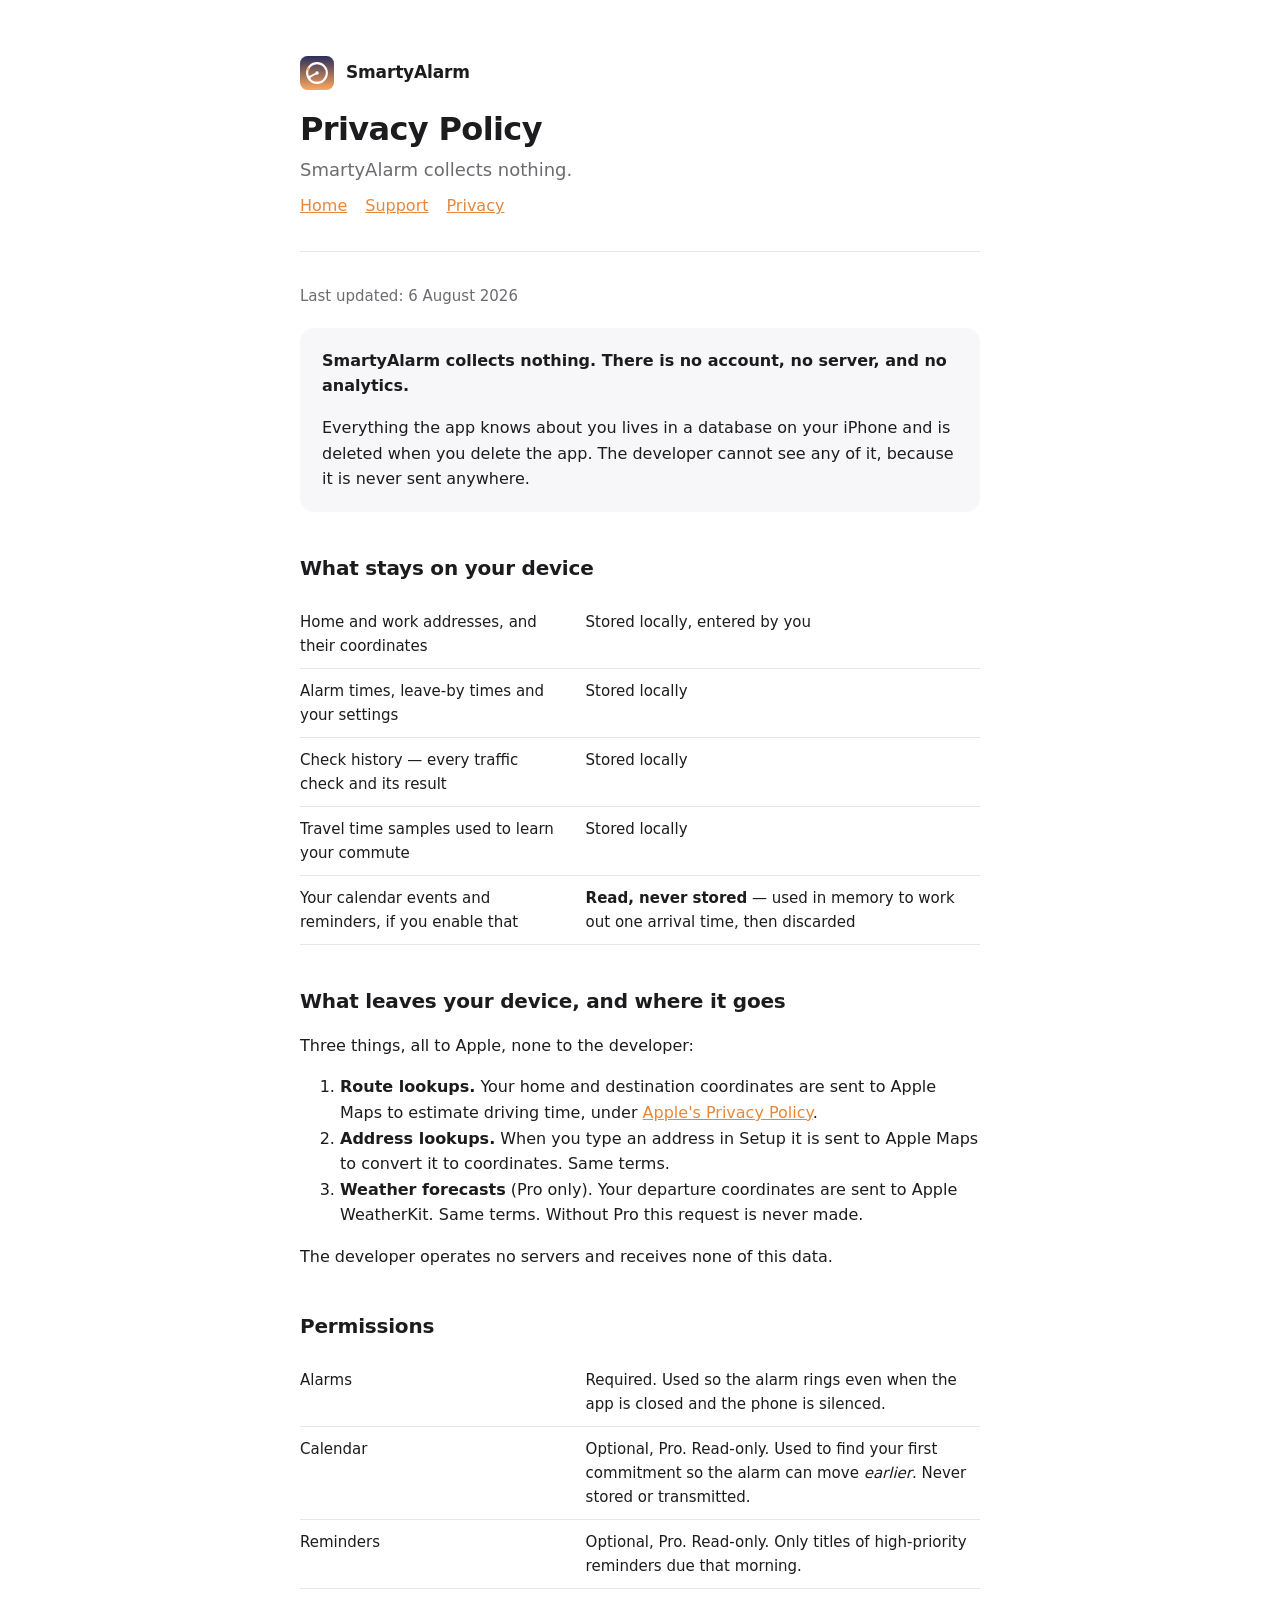
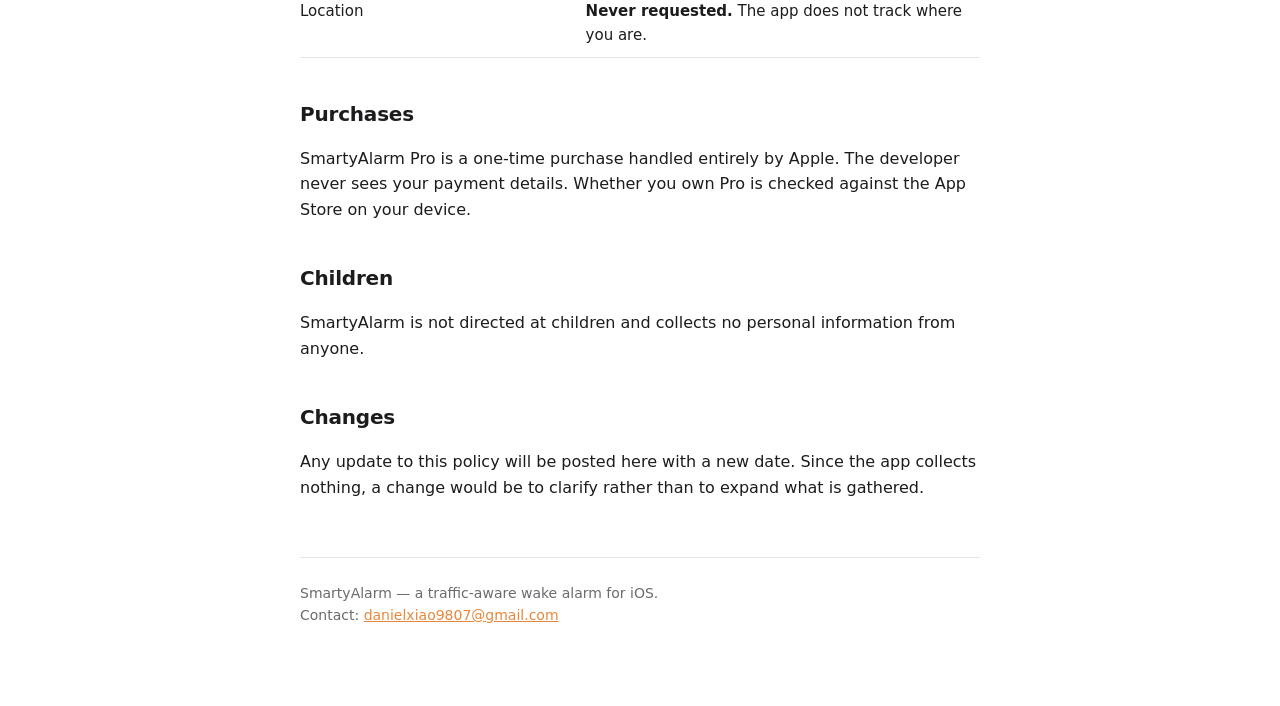
==== docs/privacy.html @ d06c72fc "Add real HTML pages for the required support and privacy URLs App Store Connect requires both a supp" ====
<!doctype html>
<html lang="en">
<head>
<meta charset="utf-8">
<meta name="viewport" content="width=device-width, initial-scale=1">
<title>Privacy Policy — SmartyAlarm</title>
<meta name="description" content="SmartyAlarm collects nothing.">
<link rel="stylesheet" href="_style.css">
</head>
<body><div class="wrap">
<header>
  <div class="mark"><svg width="34" height="34" viewBox="0 0 100 100" aria-hidden="true"><defs><linearGradient id="g" x1="0" y1="0" x2="0" y2="1"><stop offset="0" stop-color="#2a2e5c"/><stop offset="1" stop-color="#ffa85c"/></linearGradient></defs><rect width="100" height="100" rx="22" fill="url(#g)"/><circle cx="50" cy="50" r="29" fill="none" stroke="#fff" stroke-width="6"/><path d="M50 50 L28 62" stroke="#fff" stroke-width="5" stroke-linecap="round"/><circle cx="50" cy="50" r="5" fill="#fff"/><circle cx="28" cy="62" r="4.5" fill="#fff"/><circle cx="24" cy="38" r="4.5" fill="#ffb04a"/></svg><span>SmartyAlarm</span></div>
  <h1>Privacy Policy</h1>
  <p class="lede">SmartyAlarm collects nothing.</p>
  <nav><a href="./">Home</a><a href="support.html">Support</a><a href="privacy.html">Privacy</a></nav>
</header>

<p class="muted">Last updated: 6 August 2026</p>

<div class="card">
<p><strong>SmartyAlarm collects nothing. There is no account, no server, and no analytics.</strong></p>
<p>Everything the app knows about you lives in a database on your iPhone and is deleted when you
delete the app. The developer cannot see any of it, because it is never sent anywhere.</p>
</div>

<h2>What stays on your device</h2>
<table>
<tr><td>Home and work addresses, and their coordinates</td><td>Stored locally, entered by you</td></tr>
<tr><td>Alarm times, leave-by times and your settings</td><td>Stored locally</td></tr>
<tr><td>Check history — every traffic check and its result</td><td>Stored locally</td></tr>
<tr><td>Travel time samples used to learn your commute</td><td>Stored locally</td></tr>
<tr><td>Your calendar events and reminders, if you enable that</td><td><strong>Read, never stored</strong> — used in memory to work out one arrival time, then discarded</td></tr>
</table>

<h2>What leaves your device, and where it goes</h2>
<p>Three things, all to Apple, none to the developer:</p>
<ol>
<li><strong>Route lookups.</strong> Your home and destination coordinates are sent to Apple Maps
to estimate driving time, under
<a href="https://www.apple.com/legal/privacy/">Apple's Privacy Policy</a>.</li>
<li><strong>Address lookups.</strong> When you type an address in Setup it is sent to Apple Maps
to convert it to coordinates. Same terms.</li>
<li><strong>Weather forecasts</strong> (Pro only). Your departure coordinates are sent to Apple
WeatherKit. Same terms. Without Pro this request is never made.</li>
</ol>
<p>The developer operates no servers and receives none of this data.</p>

<h2>Permissions</h2>
<table>
<tr><td>Alarms</td><td>Required. Used so the alarm rings even when the app is closed and the phone is silenced.</td></tr>
<tr><td>Calendar</td><td>Optional, Pro. Read-only. Used to find your first commitment so the alarm can move <em>earlier</em>. Never stored or transmitted.</td></tr>
<tr><td>Reminders</td><td>Optional, Pro. Read-only. Only titles of high-priority reminders due that morning.</td></tr>
<tr><td>Location</td><td><strong>Never requested.</strong> The app does not track where you are.</td></tr>
</table>

<h2>Purchases</h2>
<p>SmartyAlarm Pro is a one-time purchase handled entirely by Apple. The developer never sees
your payment details. Whether you own Pro is checked against the App Store on your device.</p>

<h2>Children</h2>
<p>SmartyAlarm is not directed at children and collects no personal information from anyone.</p>

<h2>Changes</h2>
<p>Any update to this policy will be posted here with a new date. Since the app collects nothing,
a change would be to clarify rather than to expand what is gathered.</p>

<footer>SmartyAlarm — a traffic-aware wake alarm for iOS.<br>
Contact: <a href="mailto:danielxiao9807@gmail.com">danielxiao9807@gmail.com</a></footer>
</div></body></html>
---- docs/_style.css ----
:root { --bg:#fff; --fg:#1c1c1e; --dim:#6b6b70; --line:#e5e5ea; --accent:#e8873a; --card:#f7f7f9; }
@media (prefers-color-scheme: dark) {
  :root { --bg:#000; --fg:#f2f2f7; --dim:#98989f; --line:#2c2c2e; --accent:#ffb04a; --card:#1c1c1e; }
}
* { box-sizing: border-box; }
body { margin:0; padding:0 20px 80px; background:var(--bg); color:var(--fg);
  font:16px/1.6 -apple-system,BlinkMacSystemFont,"SF Pro Text",system-ui,sans-serif;
  -webkit-text-size-adjust:100%; }
.wrap { max-width:680px; margin:0 auto; }
header { padding:56px 0 32px; border-bottom:1px solid var(--line); margin-bottom:32px; }
.mark { display:flex; align-items:center; gap:12px; margin-bottom:20px; }
.mark svg { flex:none; }
.mark span { font-weight:600; font-size:17px; letter-spacing:-.01em; }
h1 { font-size:32px; line-height:1.2; letter-spacing:-.02em; margin:0 0 8px; }
h2 { font-size:20px; letter-spacing:-.01em; margin:40px 0 12px; }
h3 { font-size:17px; margin:28px 0 6px; }
p, li { color:var(--fg); }
.lede { font-size:18px; color:var(--dim); margin:0; }
a { color:var(--accent); }
table { width:100%; border-collapse:collapse; margin:16px 0; font-size:15px; }
td { padding:10px 0; border-bottom:1px solid var(--line); vertical-align:top; }
td:first-child { padding-right:20px; width:42%; font-weight:500; }
.card { background:var(--card); border-radius:14px; padding:20px 22px; margin:20px 0; }
.card p:first-child { margin-top:0; } .card p:last-child { margin-bottom:0; }
.muted { color:var(--dim); font-size:15px; }
footer { margin-top:56px; padding-top:24px; border-top:1px solid var(--line);
  color:var(--dim); font-size:14px; }
nav { margin-top:8px; } nav a { margin-right:18px; }
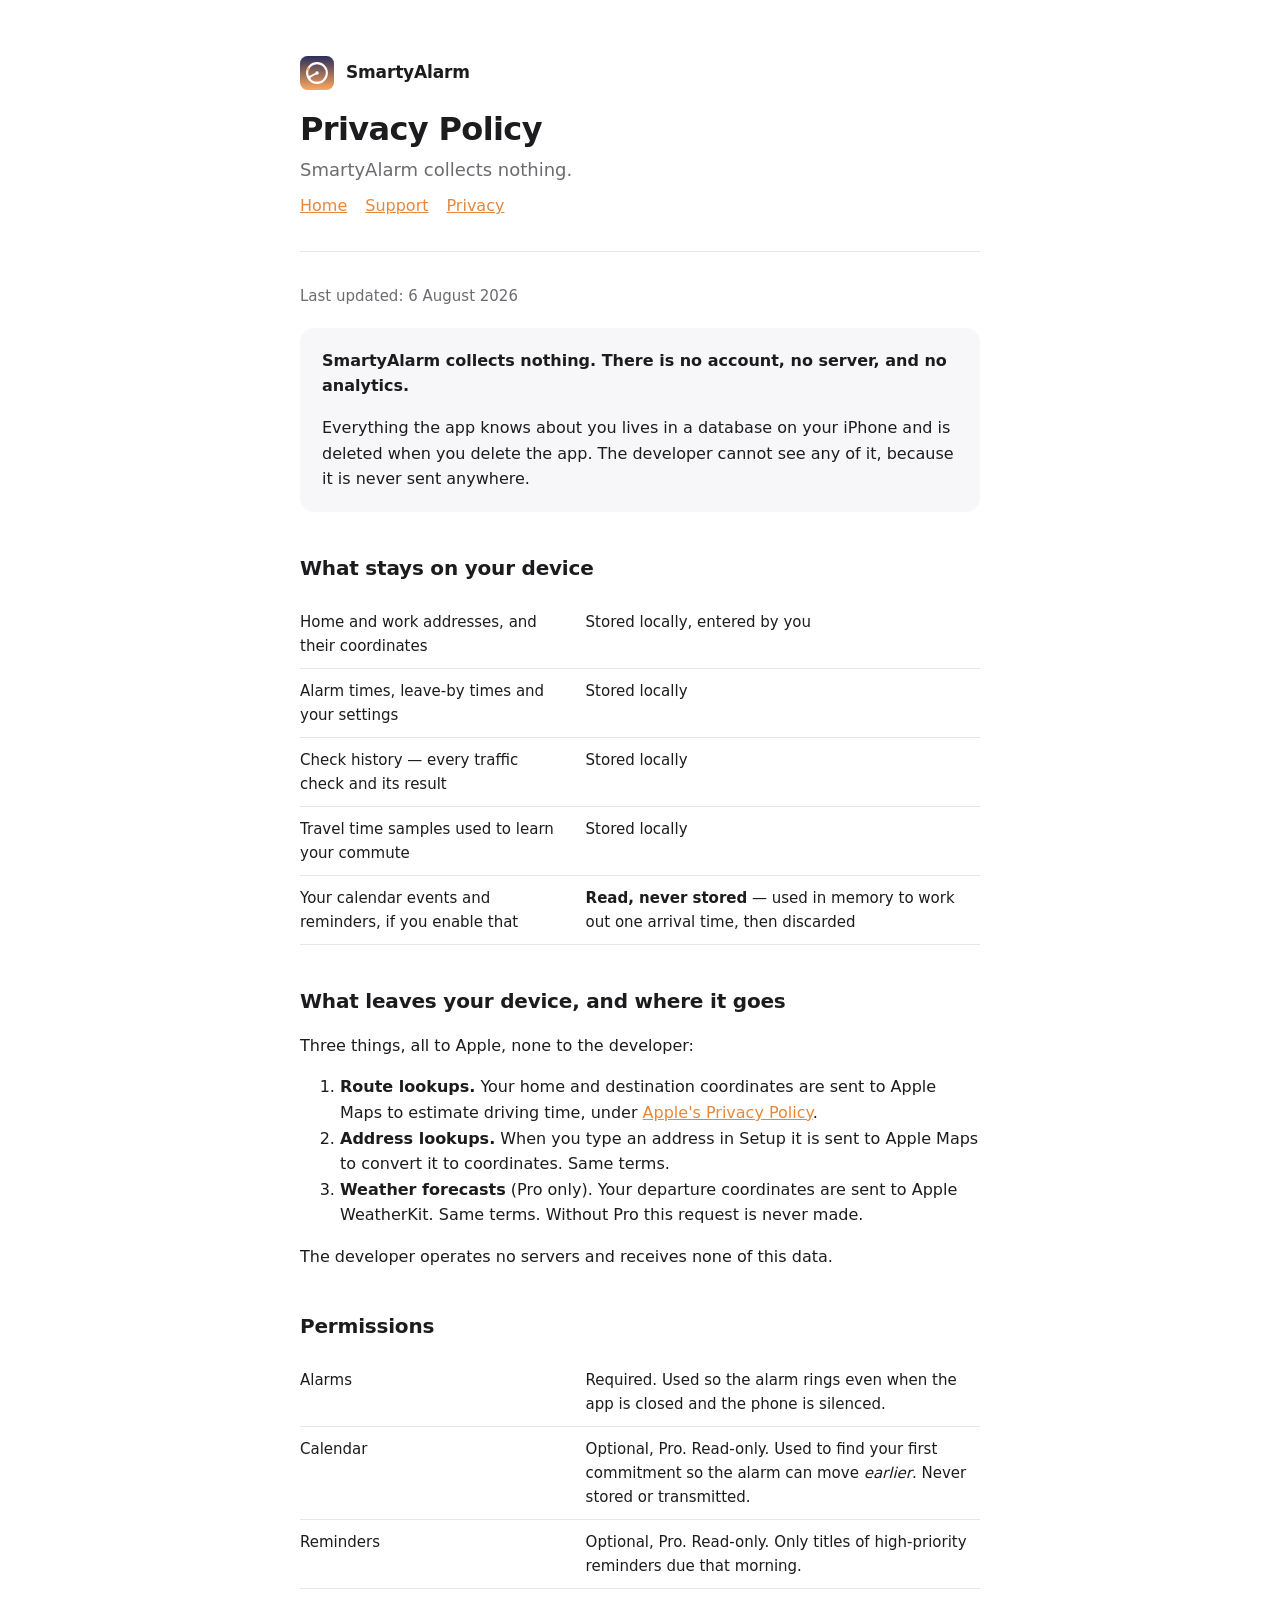
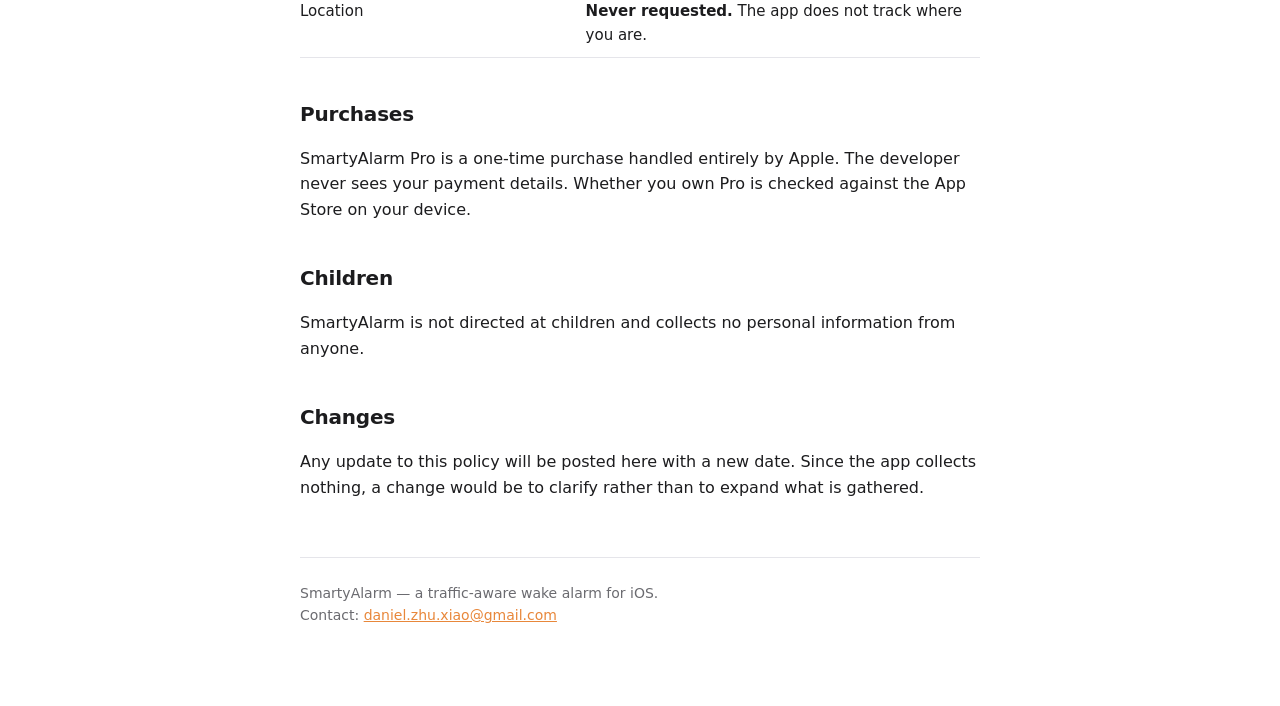
==== commit 2207a1de: "new email" ====
--- a/docs/privacy.html
+++ b/docs/privacy.html
@@ -65,5 +65,5 @@
 a change would be to clarify rather than to expand what is gathered.</p>
 
 <footer>SmartyAlarm — a traffic-aware wake alarm for iOS.<br>
-Contact: <a href="mailto:danielxiao9807@gmail.com">danielxiao9807@gmail.com</a></footer>
+Contact: <a href="mailto:daniel.zhu.xiao@gmail.com">daniel.zhu.xiao@gmail.com</a></footer>
 </div></body></html>
